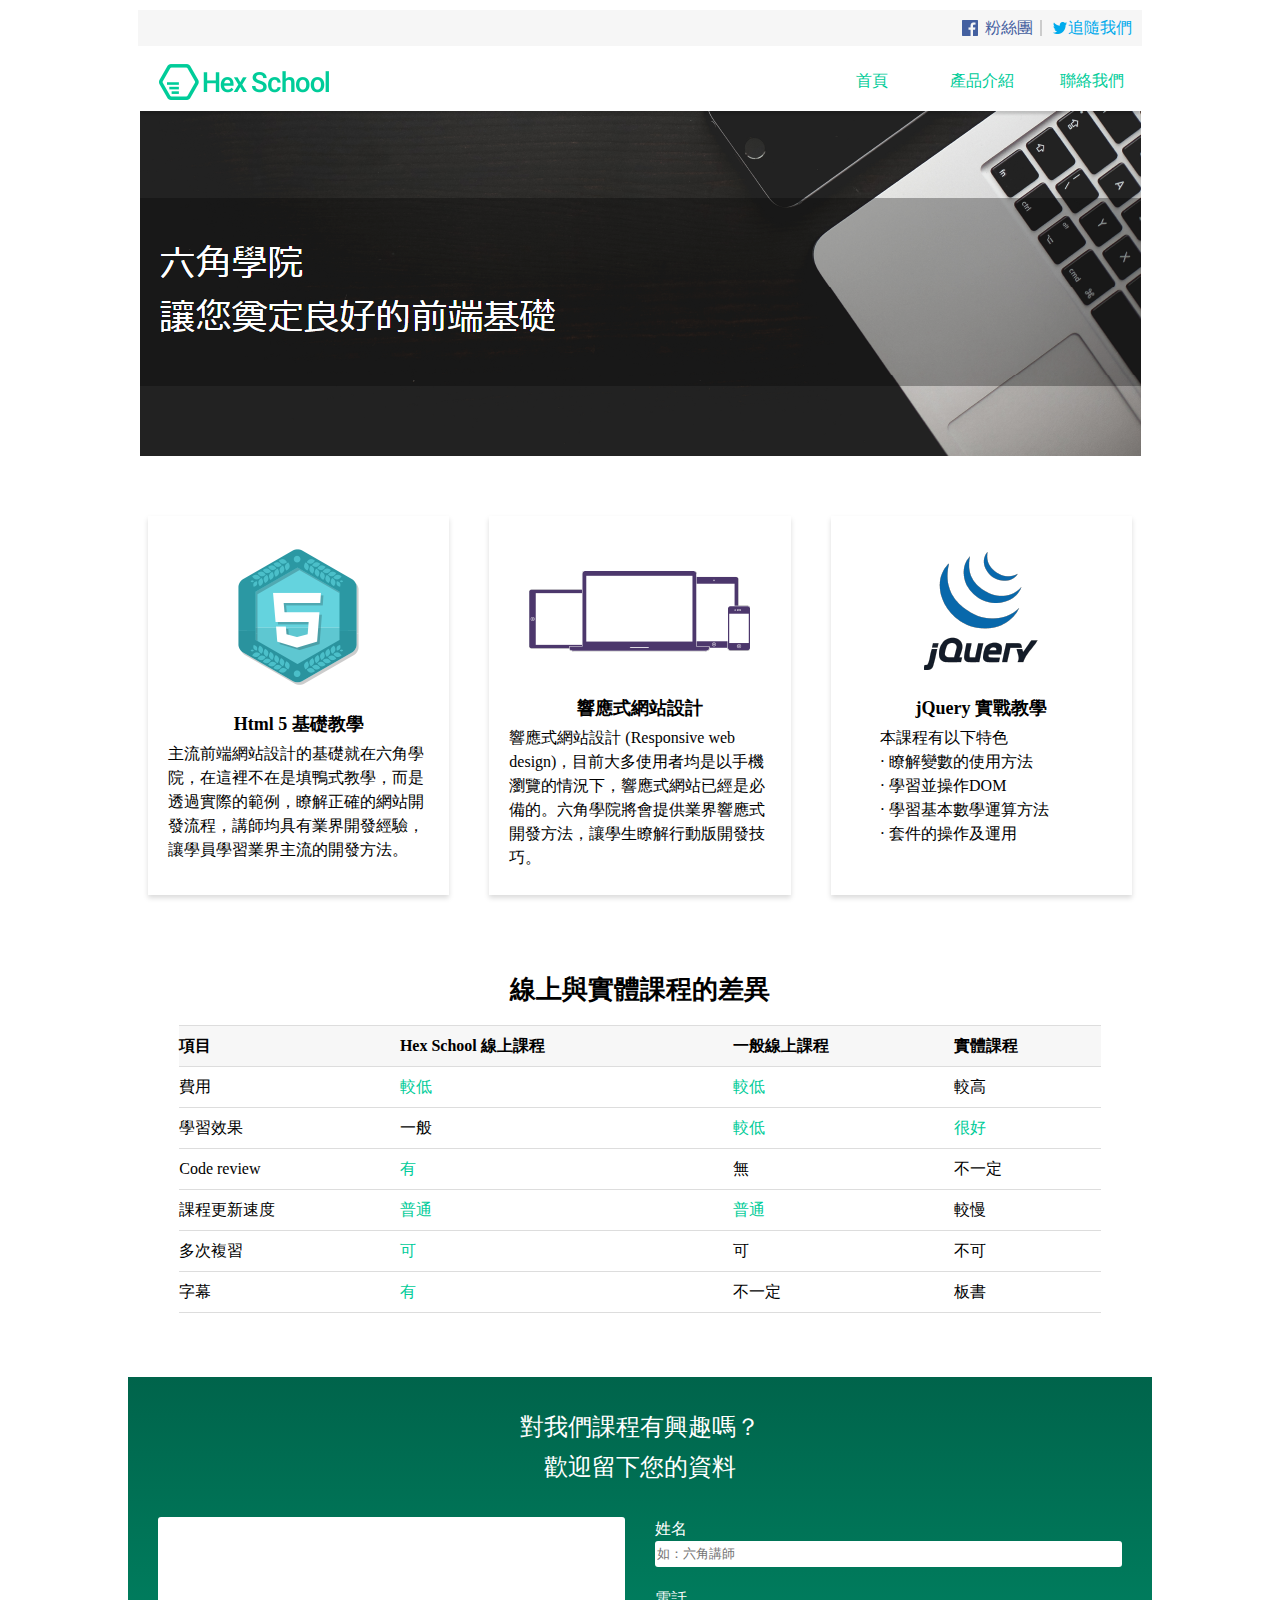
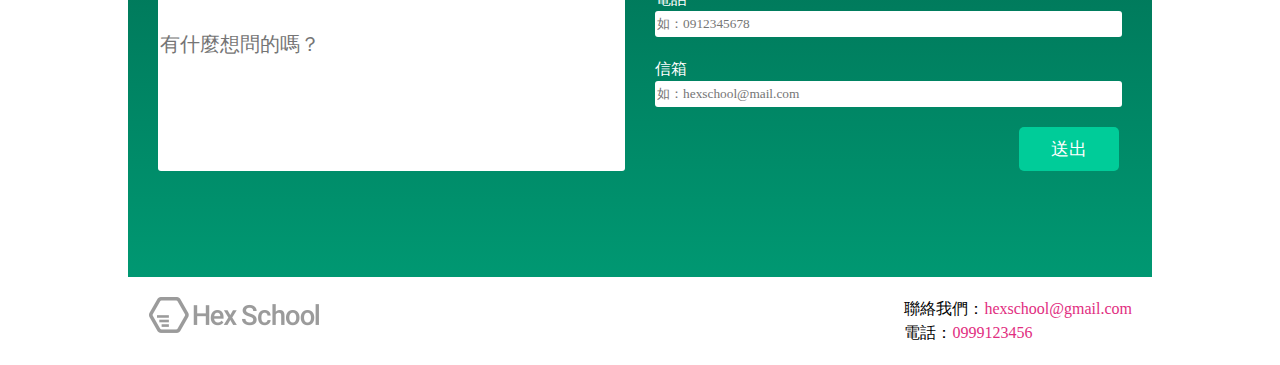
==== index.html @ 7275af05 "change "index.html"" ====
<html>
<head>

    <meta charset="UTF-8">
    <title>六角學院第一次作業_李文哲</title>

    <meta name='description' content="220724">

    <meta property="og:title" content="六角學院第一次作業_李文哲">
    <meta property="og:description" content="220724">
    <meta property="og:type" content="website">
    <meta property="og:url" content="#">
    <meta property="og:img" content="#">

    <link rel="apple-touch-icon" href="#">

    <meta http-equiv="X-UA-Compatible" content="IE=Edge">

    <link rel="stylesheet" href="./css/All.css">

</head>
    
<body>
    <div class="wrap">
        <div class="header">
            <div class="socialMedia">
                <a href="#" class="fb">粉絲團</a>
                <a href="#" class="twitter">追隨我們</a>
            </div>
            <div class="logoAndMenu">
                <div class="logo">
                    <h1><a href="#">Hex School</a></h1>
                </div>
                <div class="menu">
                    <ul>
                        <li><a href="#">首頁</a></li>
                        <li><a href="#">產品介紹</a></li>
                        <li><a href="#">聯絡我們</a></li>
                    </ul>
                </div>
            </div>
        </div>
        <div class="content">
            <div class="banner">
                <img src="./img/banner.png" alt="">
            </div>
            <div class="intro">
                <ul>
                    <li>
                        <div class="introImg">
                            <img src="./img/html.png" alt="">
                        </div>
                        <div class="introDescription">
                            <h2>Html 5 基礎教學</h2>
                            <p>主流前端網站設計的基礎就在六角學院，在這裡不在是填鴨式教學，而是透過實際的範例，瞭解正確的網站開發流程，講師均具有業界開發經驗，讓學員學習業界主流的開發方法。</p>
                        </div>
                    </li>
                    <li>
                        <div class="introImg">
                            <img src="./img/rwd.png" alt="">
                        </div>
                        <div class="introDescription">
                            <h2>響應式網站設計
                            </h2>
                            <p>響應式網站設計 (Responsive web design)，目前大多使用者均是以手機瀏覽的情況下，響應式網站已經是必備的。六角學院將會提供業界響應式開發方法，讓學生瞭解行動版開發技巧。</p>
                        </div>
                    </li>
                    <li>
                        <div class="introImg">
                            <img src="./img/jQuery.png" alt="">
                        </div>
                        <div class="introDescription jQuery">
                            <h2>jQuery 實戰教學</h2>
                            <p>本課程有以下特色<br>
                                · 瞭解變數的使用方法<br>
                                · 學習並操作DOM<br>
                                · 學習基本數學運算方法<br>
                                · 套件的操作及運用<br><br></p>
                        </div>
                    </li>
                </ul>
            </div>
            <div class="onlineVsOffline">
                <h2>線上與實體課程的差異</h2>
                <table>
                    <tr class="tableTitle">
                        <td>項目</td>
                        <td>Hex School 線上課程</td>
                        <td>一般線上課程</td>
                        <td>實體課程</td>
                    </tr>
                    <tr>
                        <td>費用</td>
                        <td><span class="green">較低</span></td>
                        <td><span class="green">較低</span></td>
                        <td>較高</td>
                    </tr>
                    <tr>
                        <td>學習效果</td>
                        <td>一般</td>
                        <td><span class="green">較低</span></td>
                        <td><span class="green">很好</span></td>
                    </tr>
                    <tr>
                        <td>Code review</td>
                        <td><span class="green">有</span></td>
                        <td>無</td>
                        <td>不一定</td>
                    </tr>
                    <tr>
                        <td>課程更新速度</td>
                        <td><span class="green">普通</span></td>
                        <td><span class="green">普通</span></td>
                        <td>較慢</td>
                    </tr>
                    <tr>
                        <td>多次複習</td>
                        <td><span class="green">可</span></td>
                        <td>可</td>
                        <td>不可</td>
                    </tr>
                    <tr>
                        <td>字幕</td>
                        <td><span class="green">有</span></td>
                        <td>不一定</td>
                        <td>板書</td>
                    </tr>
                </table>
            </div>
            <div class="form">
                <h2>對我們課程有興趣嗎？<br>
                    歡迎留下您的資料</h2>
                <form action="index.html" class="information">
                    <input type="textarea" name="Introdution" id="introdution" placeholder="有什麼想問的嗎？" rows="6" cols="3">
                    <div class="formControl">
                        <label for="Name">姓名</label>
                        <input type="text" name="Name" id="Name" placeholder="如：六角講師">
                        <label for="Tel">電話</label>
                        <input type="text" name="Tel" id="Tel" placeholder="如：0912345678">
                        <label for="Mail">信箱</label>
                        <input type="text" name="Mail" id="Mail" placeholder="如：hexschool@mail.com">
                        <input type="submit" value="送出" class="btnSubmit">
                    </div>
                </form>
            </div>
        </div>
        <div class="footer">
            <div class="footerLogo">
                <a href="#">HexSchool</a>
            </div>
            <div class="contactUs">
                聯絡我們：<span class="magenta">hexschool@gmail.com</span><br>
                電話：<span class="magenta">0999123456</span>
            </div>
        </div>
    </div>
</body>
</html>
---- css/All.css ----
/* http://meyerweb.com/eric/tools/css/reset/ 
   v2.0 | 20110126
   License: none (public domain)
*/

html, body, div, span, applet, object, iframe,
h1, h2, h3, h4, h5, h6, p, blockquote, pre,
a, abbr, acronym, address, big, cite, code,
del, dfn, em, img, ins, kbd, q, s, samp,
small, strike, strong, sub, sup, tt, var,
b, u, i, center,
dl, dt, dd, ol, ul, li,
fieldset, form, label, legend,
table, caption, tbody, tfoot, thead, tr, th, td,
article, aside, canvas, details, embed, 
figure, figcaption, footer, header, hgroup, 
menu, nav, output, ruby, section, summary,
time, mark, audio, video {
	margin: 0;
	padding: 0;
	border: 0;
	font-size: 100%;
	font: inherit;
	vertical-align: baseline;
}
/* HTML5 display-role reset for older browsers */
article, aside, details, figcaption, figure, 
footer, header, hgroup, menu, nav, section {
	display: block;
}
body {
	line-height: 1;
}
ol, ul {
	list-style: none;
}
blockquote, q {
	quotes: none;
}
blockquote:before, blockquote:after,
q:before, q:after {
	content: '';
	content: none;
}
table {
	border-collapse: collapse;
	border-spacing: 0;
}

img{
    max-width: 100%;
    height: auto;
}
*{
    box-sizing: border-box;
    font-family: Microsoft JhengHei;
}
a{
    display: block;
    text-decoration: none;
}

.wrap{
    max-width: 1024px;
    margin: 0 auto;
    display: flex;
    flex-direction: column;
    align-items: center;
}

.header{
    width: 100%;
    padding: 10px 10px 0px 10px;
}

.socialMedia{
    background-color:#f6f6f6;
    display: flex;
    justify-content: flex-end;
    padding: 10px;
}

.socialMedia .fb{
    color: #4460a0;
    background-image: url(../img/facebookIcon.png);
    background-repeat: no-repeat;
    text-indent: 30%;
    min-width: 80px;
    border-right: solid 2px #cccccc;
    margin-right: 10px;
}

.socialMedia .twitter{
    color: #00aaec;
    background-image: url(../img/twitterIcon.png);
    background-repeat: no-repeat;
    text-indent: 20%;
    min-width: 80px;
}

.logoAndMenu{
    display: flex;
    justify-content: space-between;
    padding-top: 10px;
}

.logo{
    display: flex;
    justify-content: center;
}

.logo h1 a{
    display: block;
    width: 224px;
    height: 50px;
    background-image: url(../img/logo.png);
    text-indent: 101%;
    overflow: hidden;
    white-space: nowrap;
}

.menu ul{
    width: 100%;
    display: flex;
    justify-content: space-around;
    align-items: center;
}

.menu ul li{
    min-width: 100px;
    text-align: center;
    margin-left: 10px;
    box-sizing: content-box;
    border-bottom: solid 5px #FFF;
}

.menu ul li a{
    color: #00cc99;
    line-height: 50px;
}

.menu ul li:hover{
    border-bottom: solid 5px #00cc99;
}

@media only screen and (max-width: 667px) {
    .socialMedia{
        justify-content: center;
    }

    .logoAndMenu{
        display: flex;
        flex-direction: column;
        padding-top: 10px;
    }

    .menu ul{
        flex-direction: column;
    }
    
}

.content{
    width: 100%;
    display: flex;
    flex-direction: column;
    align-items: center;
}

.banner{
    margin-bottom: 40px;
}

.intro ul{
    display: flex;
    justify-content: space-around;
    margin-bottom: 40px;
}

.intro ul li{
    width: 33.333%;
    display: flex;
    flex-direction: column;
    align-items: center;
    justify-content: space-evenly;
    margin: 20px;
    box-shadow: 0px 3px 5px #dbdbdb;
    padding:25px 20px;
    
}

@media only screen and (max-width: 667px) {
    .intro ul{
        display: flex;
        flex-direction: column;
        align-items: center;
    }

    .intro ul li{
        width: 85%;
    }
}

.introImg{
    height: 139px;
    display: flex;
    justify-content: center;
    align-items: center;
    margin-bottom: 10px;
}

.introDescription h2{
    display: flex;;
    justify-content: center;
    font-size: 18px;
    font-weight: bold;
    line-height: 36px;
}

.introDescription p{
    line-height: 24px;
}

.jQuery p {
    margin-left: -10%;
}

.onlineVsOffline{
    width: 90%;
    display: flex;
    flex-direction: column;
    margin-bottom: 64px;
}

.onlineVsOffline h2{
    text-align: center;
    font-size: 26px;
    font-weight: bolder;
    line-height: 70px;
}

.tableTitle{
    background-color: #f7f7f7;
    font-weight: bolder;
    border-top: solid 1px #dddddd;
}

td{
    font-size: 16px;
    line-height: 40px;
    border-bottom: solid 1px #dddddd;
}

.green{
    color: #00cc99;
}

.form{
    width: 100%;
    display: flex;
    flex-direction: column;
    min-height: 500px;
    background: linear-gradient(#00644b,#009872);
    padding: 30px;
}

.form h2{
    text-align: center;
    font-size: 24px;
    line-height: 40px;
    color:#FFF;
    margin-bottom: 30px;
}

.form .information{
    display: flex;
    width: 100%;
    color:#FFF;
}

#introdution{
    width: 50%;
    min-height: 50%;
    margin-right: 30px;
    font-size: 20px;
    line-height: 24px;
    border: none;
    border-radius: 3px;
}

#introdution:focus{
    outline: none;
    box-shadow: 0px 0px 10px #00cc99;
}

.form .information .formControl{
    display: flex;
    flex-direction: column;
    width: 50%;
    line-height: 24px;
}

.form .information .formControl input{
    width: 100%;
    margin-bottom: 20px;
    line-height: 24px;
    border: none;
    border-radius: 3px;
}

.form .information .formControl input:focus{
    outline: none;
    box-shadow: 0px 0px 10px #00cc99;
}

.form .information .formControl .btnSubmit{
    width: 100px;
    position: relative;
    left: 78%;
    margin-bottom: unset;
    color:#FFF;
    font-size: 18px;
    background-color: #00cc99;
    border: none;
    border-radius: 5px;
    padding: 10px;
}


.form .information .formControl .btnSubmit:hover{
    cursor: pointer;
    box-shadow: 0px 0px 10px #00cc99;
}

@media only screen and (max-width: 667px) {
    .form .information{
        flex-direction: column;
        align-items: center;
    }

    #introdution{
        width: 75%;
        height: 100px;
        margin-bottom: 30px;
    }

    .form .information .formControl{
        display: flex;
        flex-direction: column;
        align-items: center;
        width: 50%;
    }

    .form .information .formControl{
        display: flex;
        flex-direction: column;
        width: 50%;
        line-height: 24px;
    }

    .form .information .formControl input{
        width: 100%;
        line-height: 24px;
    }

    .form .information .formControl .btnSubmit{
        position: unset;
    }
}

.footer{
    width: 100%;
    display: flex;
    justify-content: space-between;
    padding: 20px;
}

.footerLogo a{
    width: 171px;
    height: 36px;
    background-image: url(../img/footerLogo.png);
    text-indent: 101%;
    overflow: hidden;
    white-space: nowrap;
}

.contactUs{
    line-height: 24px;
}

.magenta{
    color: #e12d80;
}

@media only screen and (max-width: 667px) {
    .footer{
        flex-direction: column-reverse;
        align-items: center;
    }
    
    .contactUs{
        line-height: 24px;
        margin-bottom: 10px;
    }
}
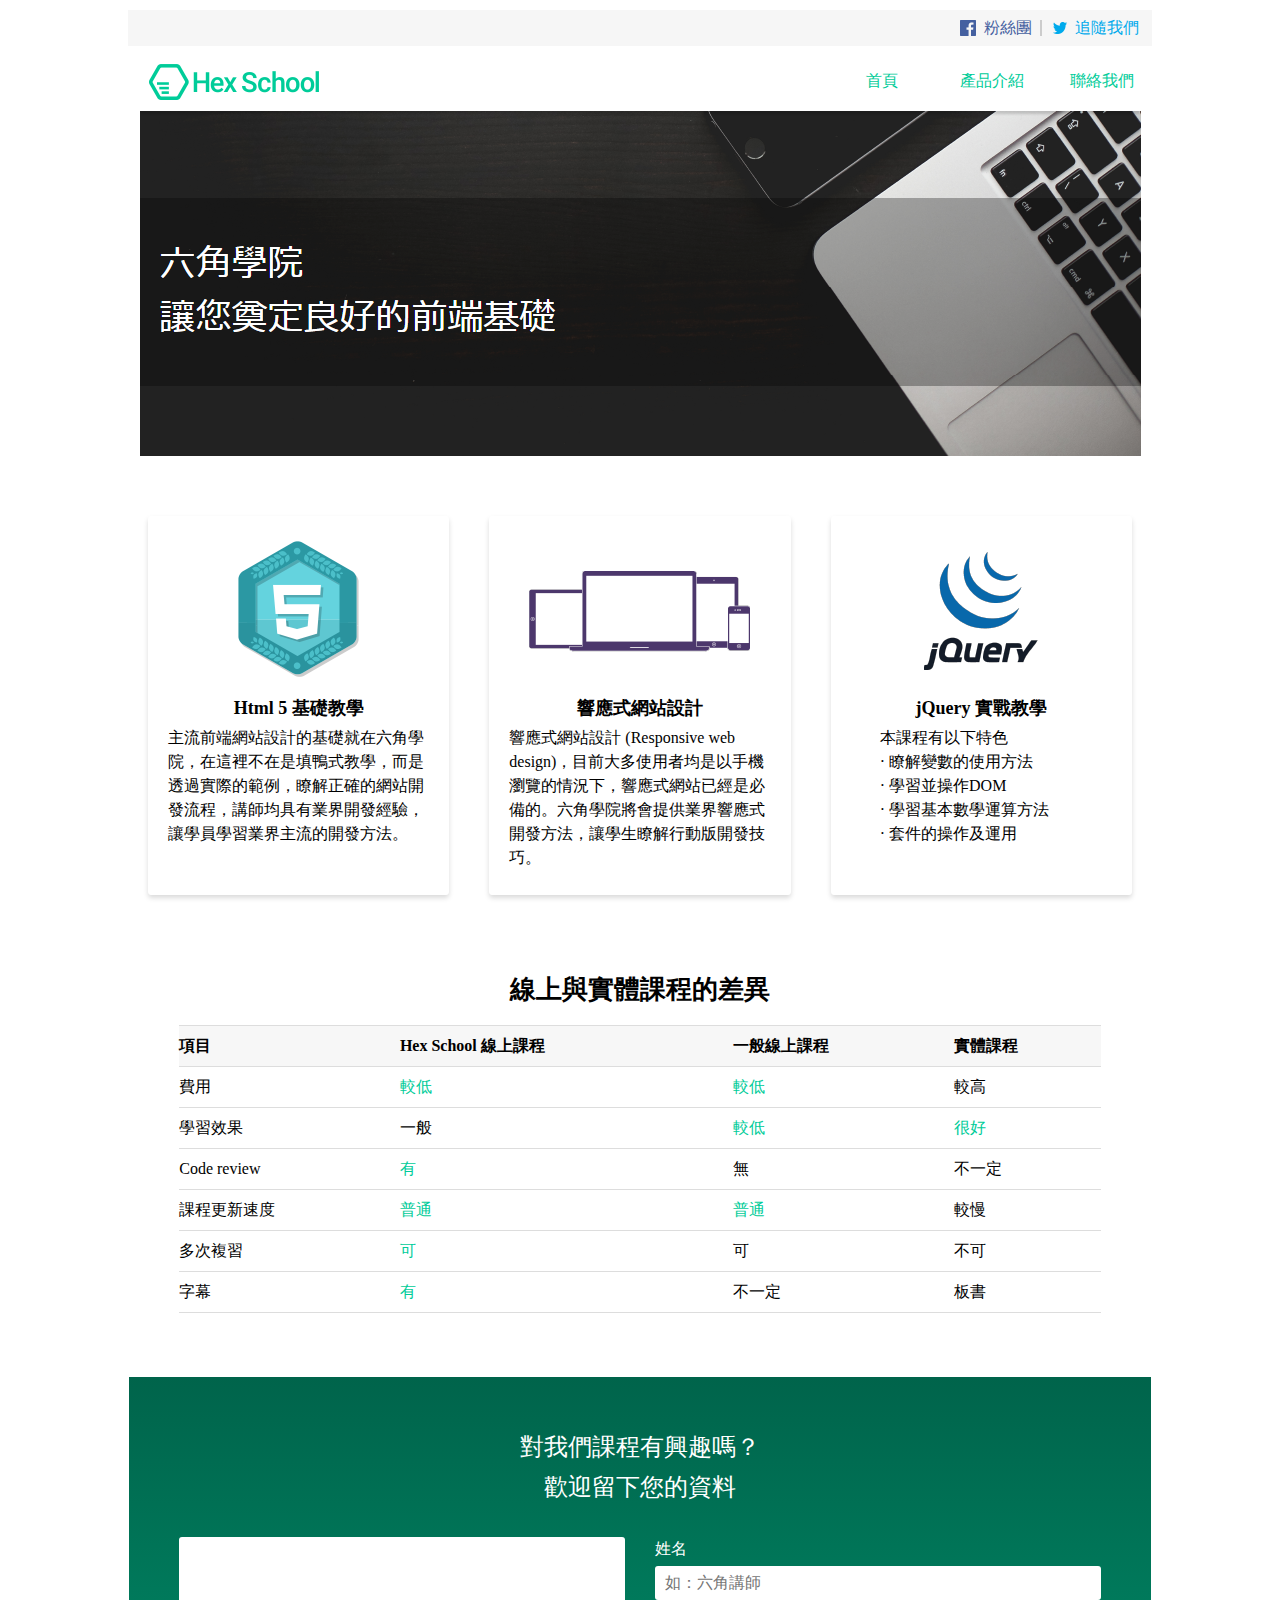
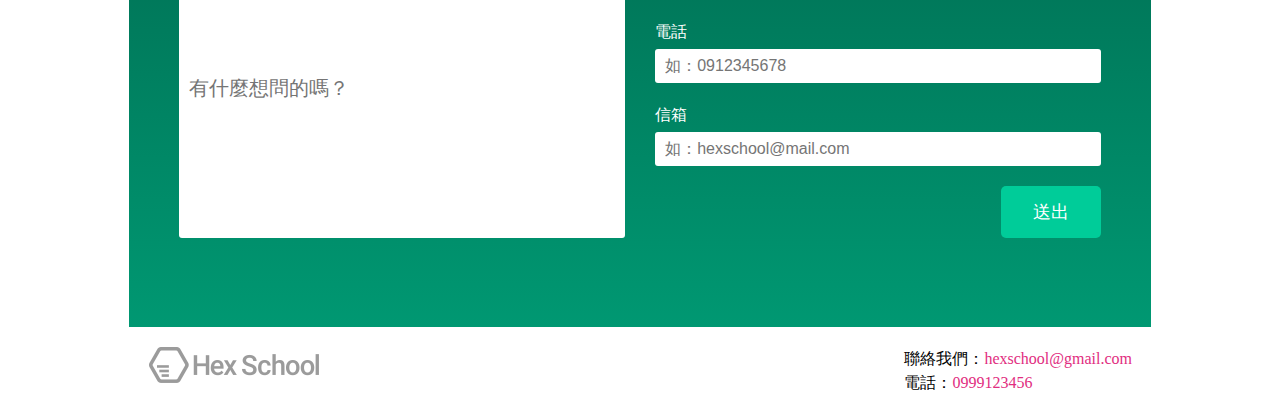
==== commit d26841f1: "0729" ====
--- a/index.html
+++ b/index.html
@@ -4,10 +4,10 @@
     <meta charset="UTF-8">
     <title>六角學院第一次作業_李文哲</title>
 
-    <meta name='description' content="220724">
+    <meta name='description' content="Start: 220724  Latest: 220729">
 
     <meta property="og:title" content="六角學院第一次作業_李文哲">
-    <meta property="og:description" content="220724">
+    <meta property="og:description" content="Start: 220724  Latest: 220729">
     <meta property="og:type" content="website">
     <meta property="og:url" content="#">
     <meta property="og:img" content="#">
@@ -22,6 +22,7 @@
     
 <body>
     <div class="wrap">
+
         <div class="header">
             <div class="socialMedia">
                 <a href="#" class="fb">粉絲團</a>
@@ -40,6 +41,7 @@
                 </div>
             </div>
         </div>
+
         <div class="content">
             <div class="banner">
                 <img src="./img/banner.png" alt="">
@@ -139,11 +141,12 @@
                         <input type="text" name="Tel" id="Tel" placeholder="如：0912345678">
                         <label for="Mail">信箱</label>
                         <input type="text" name="Mail" id="Mail" placeholder="如：hexschool@mail.com">
-                        <input type="submit" value="送出" class="btnSubmit">
+                        <div class="submit"><input type="submit" value="送出" class="btnSubmit"></div>
                     </div>
                 </form>
             </div>
         </div>
+
         <div class="footer">
             <div class="footerLogo">
                 <a href="#">HexSchool</a>
@@ -153,6 +156,7 @@
                 電話：<span class="magenta">0999123456</span>
             </div>
         </div>
+
     </div>
 </body>
 </html>--- a/css/All.css
+++ b/css/All.css
@@ -51,22 +51,30 @@
     max-width: 100%;
     height: auto;
 }
-*{
-    box-sizing: border-box;
-    font-family: Microsoft JhengHei;
-}
+
 a{
     display: block;
     text-decoration: none;
 }
 
+/*****************/
+/* End CSS Reset */
+/*****************/
+
 .wrap{
     max-width: 1024px;
     margin: 0 auto;
     display: flex;
     flex-direction: column;
     align-items: center;
-}
+    box-sizing: border-box;
+    font-family: Microsoft JhengHei;
+    overflow: hidden;
+}
+
+/**********/
+/* Header */
+/**********/
 
 .header{
     width: 100%;
@@ -94,19 +102,14 @@
     color: #00aaec;
     background-image: url(../img/twitterIcon.png);
     background-repeat: no-repeat;
-    text-indent: 20%;
-    min-width: 80px;
+    text-indent: 25%;
+    min-width: 90px;
 }
 
 .logoAndMenu{
     display: flex;
     justify-content: space-between;
     padding-top: 10px;
-}
-
-.logo{
-    display: flex;
-    justify-content: center;
 }
 
 .logo h1 a{
@@ -130,13 +133,12 @@
     min-width: 100px;
     text-align: center;
     margin-left: 10px;
-    box-sizing: content-box;
     border-bottom: solid 5px #FFF;
+    line-height: 50px;
 }
 
 .menu ul li a{
     color: #00cc99;
-    line-height: 50px;
 }
 
 .menu ul li:hover{
@@ -154,11 +156,23 @@
         padding-top: 10px;
     }
 
+    .logo{
+        display: flex;
+        justify-content: center;
+    }
+
     .menu ul{
         flex-direction: column;
     }
-    
-}
+
+    .menu ul li{
+        width: 50%;
+    }
+}
+
+/***********/
+/* Content */
+/***********/
 
 .content{
     width: 100%;
@@ -166,11 +180,21 @@
     flex-direction: column;
     align-items: center;
 }
+
+/* banner */
 
 .banner{
     margin-bottom: 40px;
 }
 
+@media only screen and (max-width: 667px) {
+    .banner{
+        margin-bottom: 20px;
+    }
+}
+
+/* intro cards */
+
 .intro ul{
     display: flex;
     justify-content: space-around;
@@ -182,11 +206,10 @@
     display: flex;
     flex-direction: column;
     align-items: center;
-    justify-content: space-evenly;
     margin: 20px;
+    padding: 25px 20px;
+    border-radius: 1%;
     box-shadow: 0px 3px 5px #dbdbdb;
-    padding:25px 20px;
-    
 }
 
 @media only screen and (max-width: 667px) {
@@ -194,10 +217,13 @@
         display: flex;
         flex-direction: column;
         align-items: center;
+        margin-bottom: 20px;
     }
 
     .intro ul li{
         width: 85%;
+        margin: 15px 10px;
+        padding: 10px 15px;
     }
 }
 
@@ -210,8 +236,7 @@
 }
 
 .introDescription h2{
-    display: flex;;
-    justify-content: center;
+    text-align: center;
     font-size: 18px;
     font-weight: bold;
     line-height: 36px;
@@ -221,9 +246,11 @@
     line-height: 24px;
 }
 
-.jQuery p {
+.jQuery p{
     margin-left: -10%;
 }
+
+/* table */
 
 .onlineVsOffline{
     width: 90%;
@@ -255,13 +282,24 @@
     color: #00cc99;
 }
 
+@media only screen and (max-width: 667px) {
+    .onlineVsOffline{
+        margin-bottom: 30px;
+    }
+}
+
+
+/********/
+/* Form */
+/********/
+
 .form{
-    width: 100%;
+    width: 90%;
     display: flex;
     flex-direction: column;
     min-height: 500px;
     background: linear-gradient(#00644b,#009872);
-    padding: 30px;
+    padding: 50px 50px 0px 50px;
 }
 
 .form h2{
@@ -282,6 +320,7 @@
     width: 50%;
     min-height: 50%;
     margin-right: 30px;
+    padding-left: 10px;
     font-size: 20px;
     line-height: 24px;
     border: none;
@@ -300,10 +339,16 @@
     line-height: 24px;
 }
 
+.form .information .formControl label{
+    margin-bottom: 5px;
+}
+
 .form .information .formControl input{
     width: 100%;
+    padding-left: 10px;
     margin-bottom: 20px;
-    line-height: 24px;
+    font-size: 16px;
+    line-height: 32px;
     border: none;
     border-radius: 3px;
 }
@@ -313,10 +358,13 @@
     box-shadow: 0px 0px 10px #00cc99;
 }
 
+.form .information .formControl .submit{
+    display: flex;
+    justify-content: flex-end;
+}
+
 .form .information .formControl .btnSubmit{
     width: 100px;
-    position: relative;
-    left: 78%;
     margin-bottom: unset;
     color:#FFF;
     font-size: 18px;
@@ -333,6 +381,15 @@
 }
 
 @media only screen and (max-width: 667px) {
+    .form{
+        width: 100%;
+        padding: 30px 30px 0px 30px;
+    }
+
+    .form h2{
+        margin-bottom: 10px;
+    }
+
     .form .information{
         flex-direction: column;
         align-items: center;
@@ -341,30 +398,29 @@
     #introdution{
         width: 75%;
         height: 100px;
-        margin-bottom: 30px;
+        margin-right: unset;
+        margin-bottom: 20px;
     }
 
     .form .information .formControl{
         display: flex;
         flex-direction: column;
         align-items: center;
-        width: 50%;
-    }
-
-    .form .information .formControl{
-        display: flex;
-        flex-direction: column;
-        width: 50%;
+        width: 75%;
         line-height: 24px;
     }
 
     .form .information .formControl input{
         width: 100%;
-        line-height: 24px;
-    }
-
-    .form .information .formControl .btnSubmit{
-        position: unset;
+        margin-bottom: 10px;
+    }
+
+    .form .information .formControl .submit{
+        margin-bottom: 20px;
+    }
+    
+    .form .information .formControl .submit .btnSubmit{
+        padding: 5px;
     }
 }
 
@@ -378,6 +434,7 @@
 .footerLogo a{
     width: 171px;
     height: 36px;
+    margin-left: 20px;
     background-image: url(../img/footerLogo.png);
     text-indent: 101%;
     overflow: hidden;
@@ -385,6 +442,7 @@
 }
 
 .contactUs{
+    margin-right: 20px;
     line-height: 24px;
 }
 
@@ -400,6 +458,7 @@
     
     .contactUs{
         line-height: 24px;
+        margin-right: unset;
         margin-bottom: 10px;
     }
 }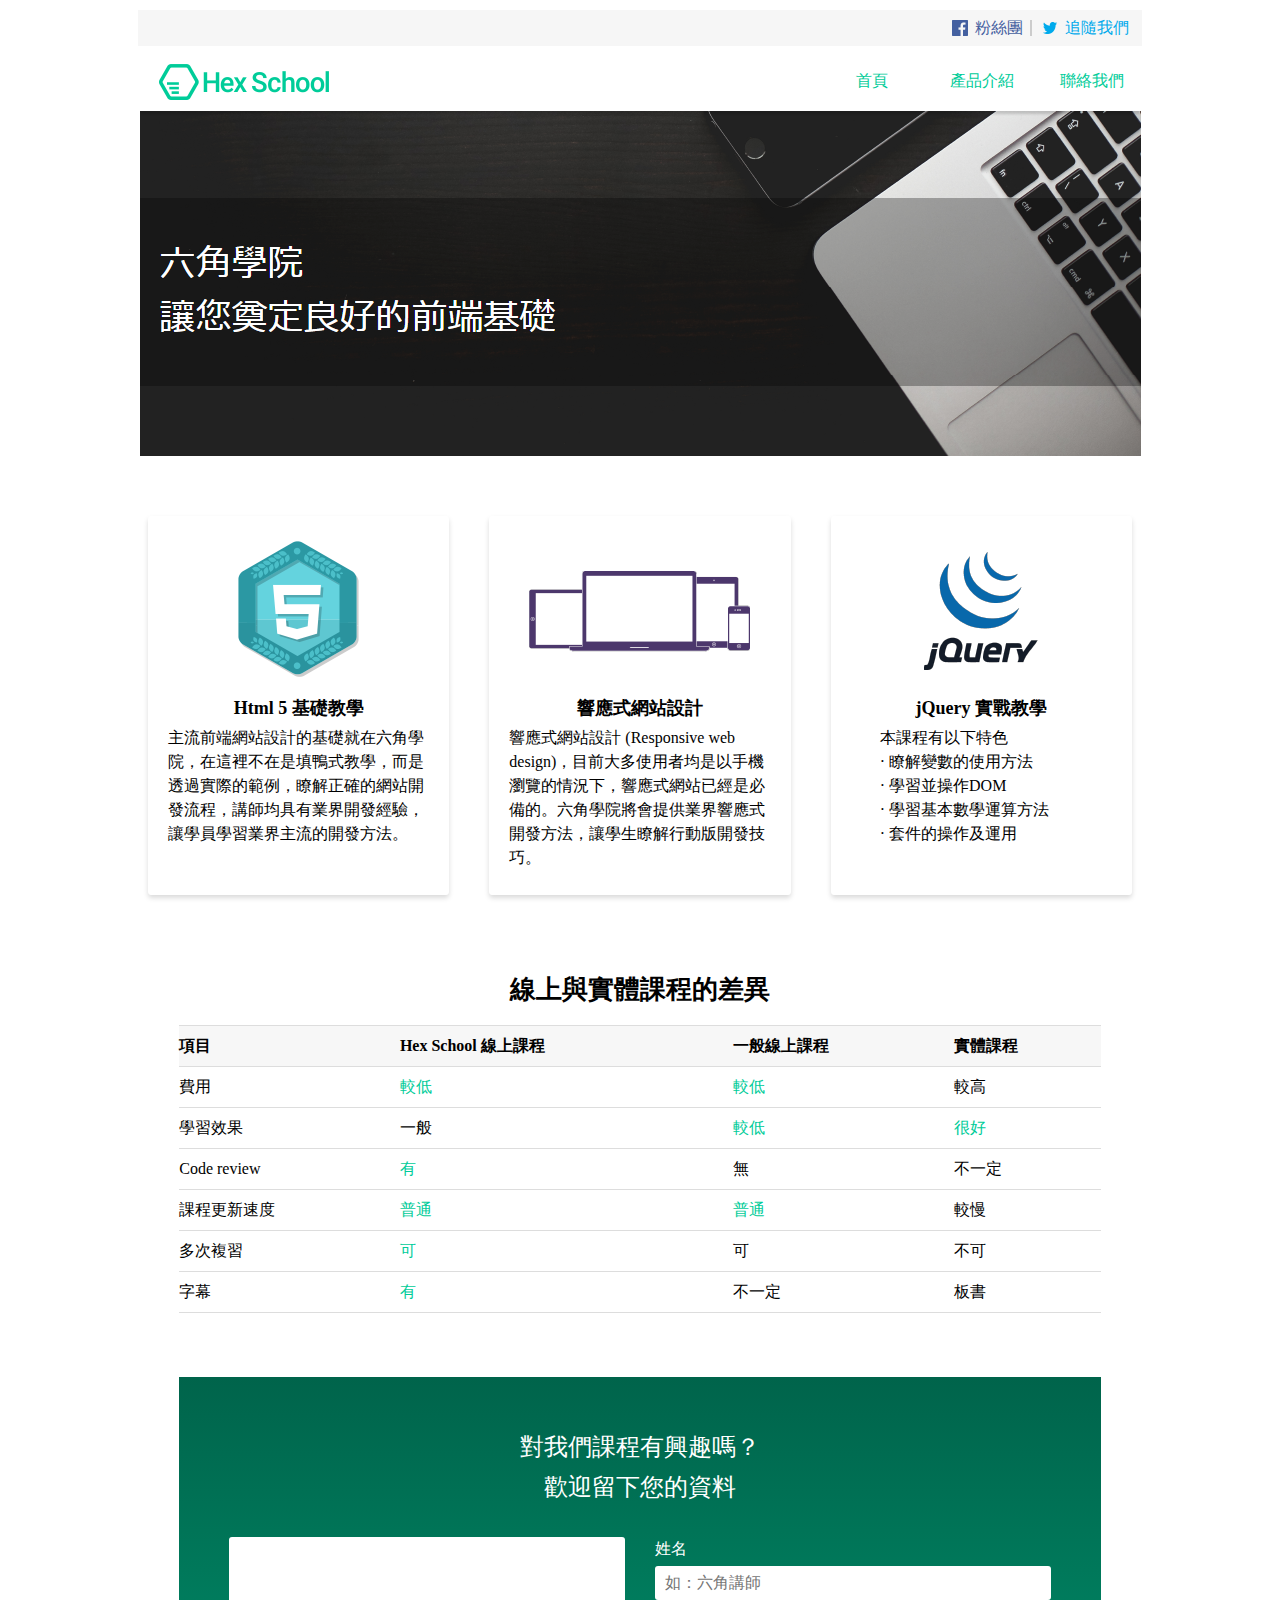
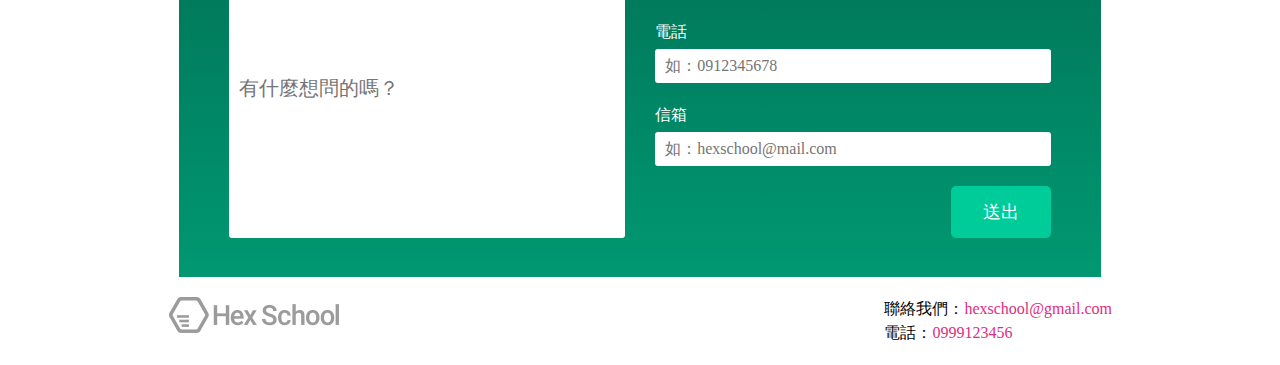
==== commit fa6f1ff6: "220802_RWDmeta" ====
--- a/index.html
+++ b/index.html
@@ -4,10 +4,12 @@
     <meta charset="UTF-8">
     <title>六角學院第一次作業_李文哲</title>
 
-    <meta name='description' content="Start: 220724  Latest: 220729">
+    <meta name='description' content="Start: 220724  Latest: 220802">
+
+    <meta name="viewport" content="width=device-width, initial-scale=1">
 
     <meta property="og:title" content="六角學院第一次作業_李文哲">
-    <meta property="og:description" content="Start: 220724  Latest: 220729">
+    <meta property="og:description" content="Start: 220724  Latest: 220802">
     <meta property="og:type" content="website">
     <meta property="og:url" content="#">
     <meta property="og:img" content="#">
--- a/css/All.css
+++ b/css/All.css
@@ -57,6 +57,11 @@
     text-decoration: none;
 }
 
+*{
+    box-sizing: border-box;
+    font-family: 'Microsoft JhengHei' !important;
+}
+
 /*****************/
 /* End CSS Reset */
 /*****************/
@@ -67,8 +72,6 @@
     display: flex;
     flex-direction: column;
     align-items: center;
-    box-sizing: border-box;
-    font-family: Microsoft JhengHei;
     overflow: hidden;
 }
 
